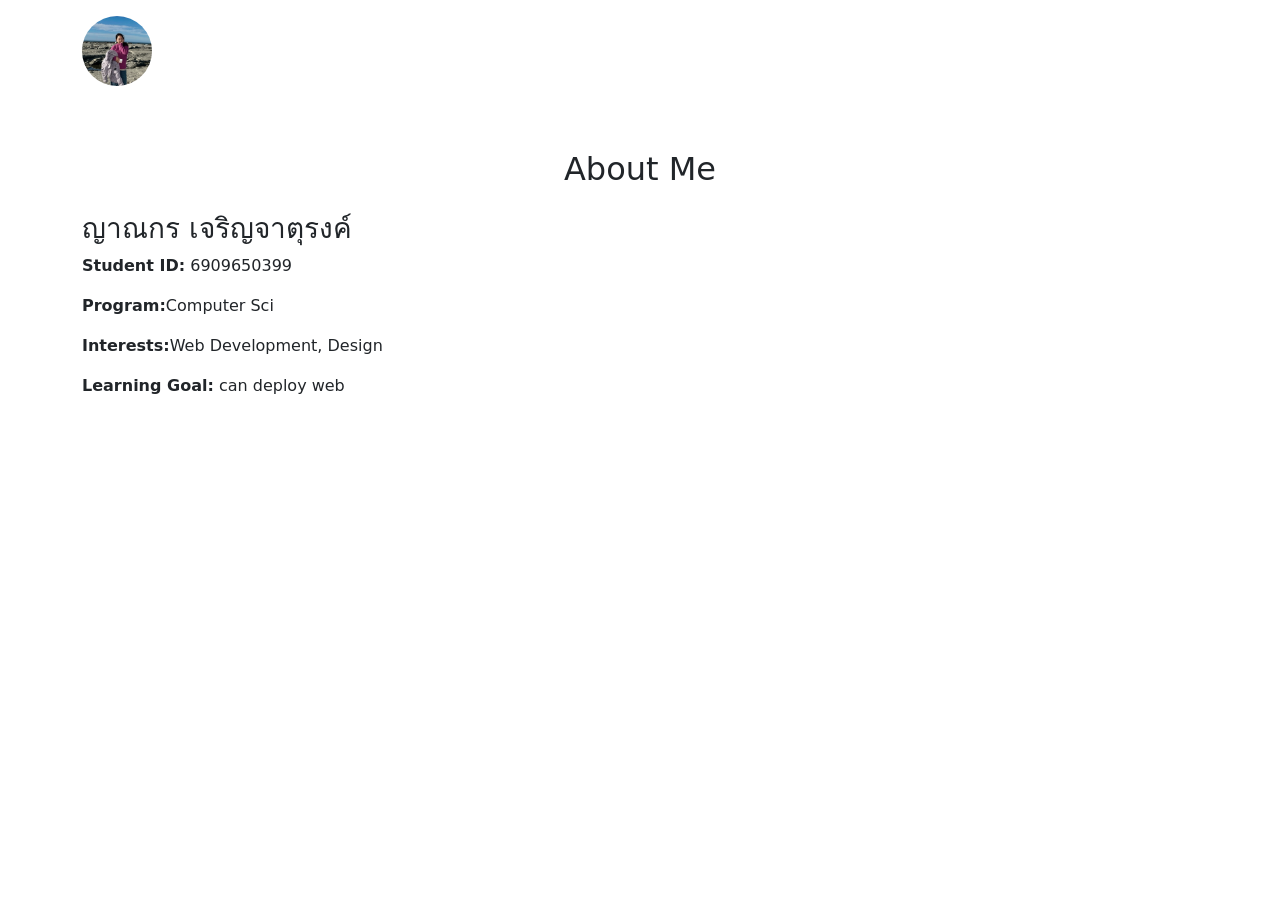
==== index.html @ 9ea93bfe "Update portfolio files" ====
<!DOCTYPE html>
<html lang="th">
<head>
  <meta charset="UTF-8">
  <meta name="viewport" content="width=device-width, initial-scale=1">
  <title>Learning Portfolio</title>

  <!-- Bootstrap จาก CDN -->
  <link href="https://cdn.jsdelivr.net/npm/bootstrap@5.3.3/dist/css/bootstrap.min.css" rel="stylesheet">
  <!-- CSS ของเราเอง (ต้องอยู่ต่อจาก Bootstrap) -->
  <link rel="stylesheet" href="css/style.css">
</head>
<body>

  <header class="d-flex align-items-center gap-3 container py-3">
    
    <img src="media/media.jpeg" alt="โปรไฟล์" class="profile-icon" style="width:70px;height:70px;border-radius:50%;object-fit:cover;">
    
  </header>

  <main>
   <section id="about" class="py-5">
  <div class="container">
    <h2 class="text-center mb-4">About Me</h2>

    

      <div class="col-md-8">
        <h3>ญาณกร เจริญจาตุรงค์</h3>
        <p><strong>Student ID:</strong> 6909650399</p>
        <p><strong>Program:</strong>Computer Sci</p>
        <p><strong>Interests:</strong>Web Development, Design</p>
        <p><strong>Learning Goal:</strong> can deploy web</p>
      </div>
    </div>
  </div>
</section>
    
  </main>
</body>
</html>
---- css/style.css ----
.profile-icon {
  width: 40px;
  height: 40px;
  object-fit: cover;
  border-radius: 50%;
}
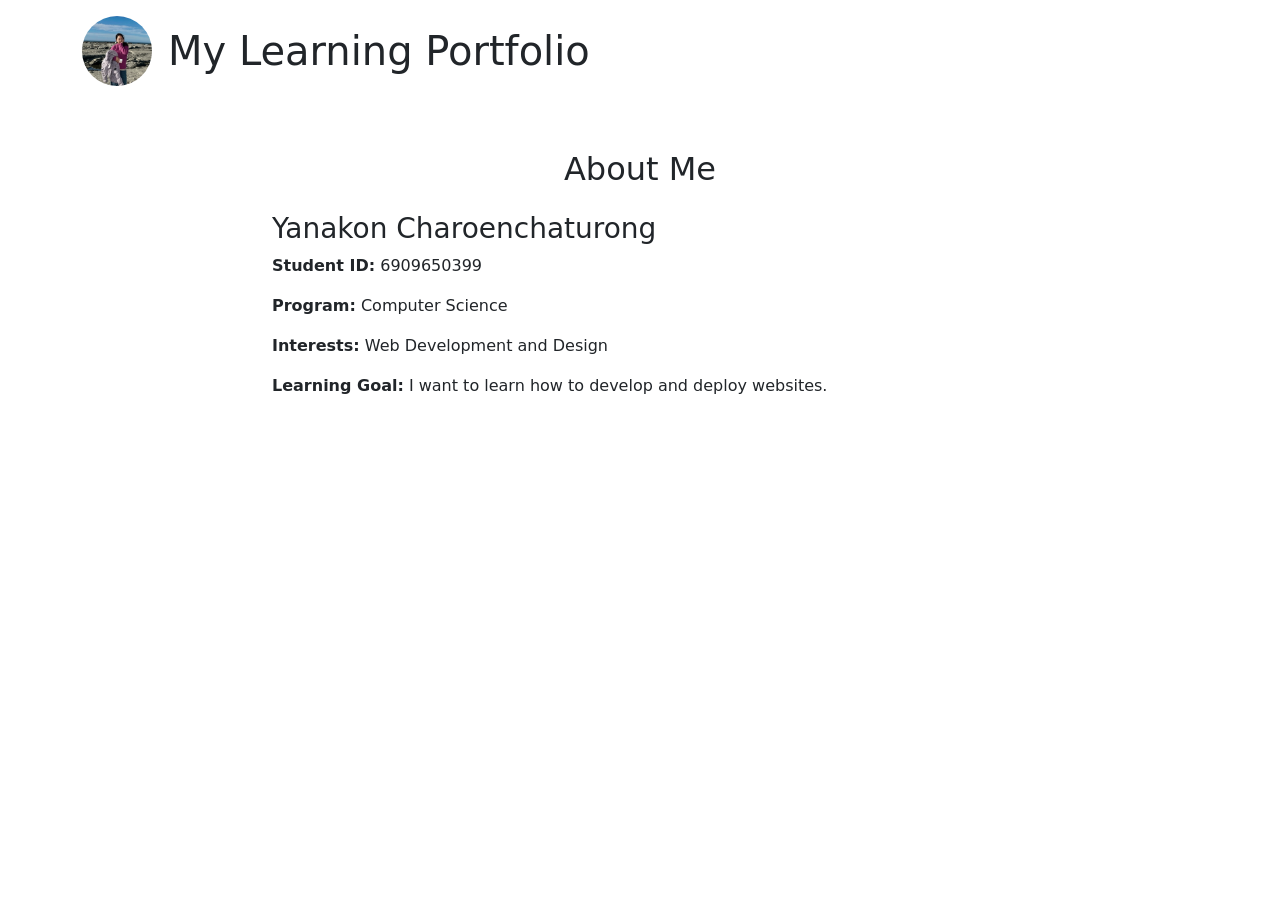
==== commit c957ca2e: "Improve About Me section" ====
--- a/index.html
+++ b/index.html
@@ -14,28 +14,54 @@
 
   <header class="d-flex align-items-center gap-3 container py-3">
     
-    <img src="media/media.jpeg" alt="โปรไฟล์" class="profile-icon" style="width:70px;height:70px;border-radius:50%;object-fit:cover;">
     
+    
+    <div class="d-flex align-items-center gap-3">
+
+    <img src="media/media.jpeg"
+
+         alt="Profile photo of Yanakon Charoenchaturong"
+
+         class="profile-icon"
+
+         style="width:70px; height:70px; border-radius:50%; object-fit:cover;">
+
+
+    <h1 class="mb-0">My Learning Portfolio</h1>
+
+  </div>
+
   </header>
 
   <main>
    <section id="about" class="py-5">
-  <div class="container">
-    <h2 class="text-center mb-4">About Me</h2>
 
-    
+    <div class="container">
 
-      <div class="col-md-8">
-        <h3>ญาณกร เจริญจาตุรงค์</h3>
-        <p><strong>Student ID:</strong> 6909650399</p>
-        <p><strong>Program:</strong>Computer Sci</p>
-        <p><strong>Interests:</strong>Web Development, Design</p>
-        <p><strong>Learning Goal:</strong> can deploy web</p>
+      <h2 class="text-center mb-4">About Me</h2>
+
+
+      <div class="row justify-content-center">
+
+        <div class="col-md-8">
+
+          <h3>Yanakon Charoenchaturong</h3>
+
+          <p><strong>Student ID:</strong> 6909650399</p>
+
+          <p><strong>Program:</strong> Computer Science</p>
+
+          <p><strong>Interests:</strong> Web Development and Design</p>
+
+          <p><strong>Learning Goal:</strong> I want to learn how to develop and deploy websites.</p>
+
+        </div>
+
       </div>
+
     </div>
-  </div>
-</section>
-    
+
+  </section>
   </main>
 </body>
 </html>
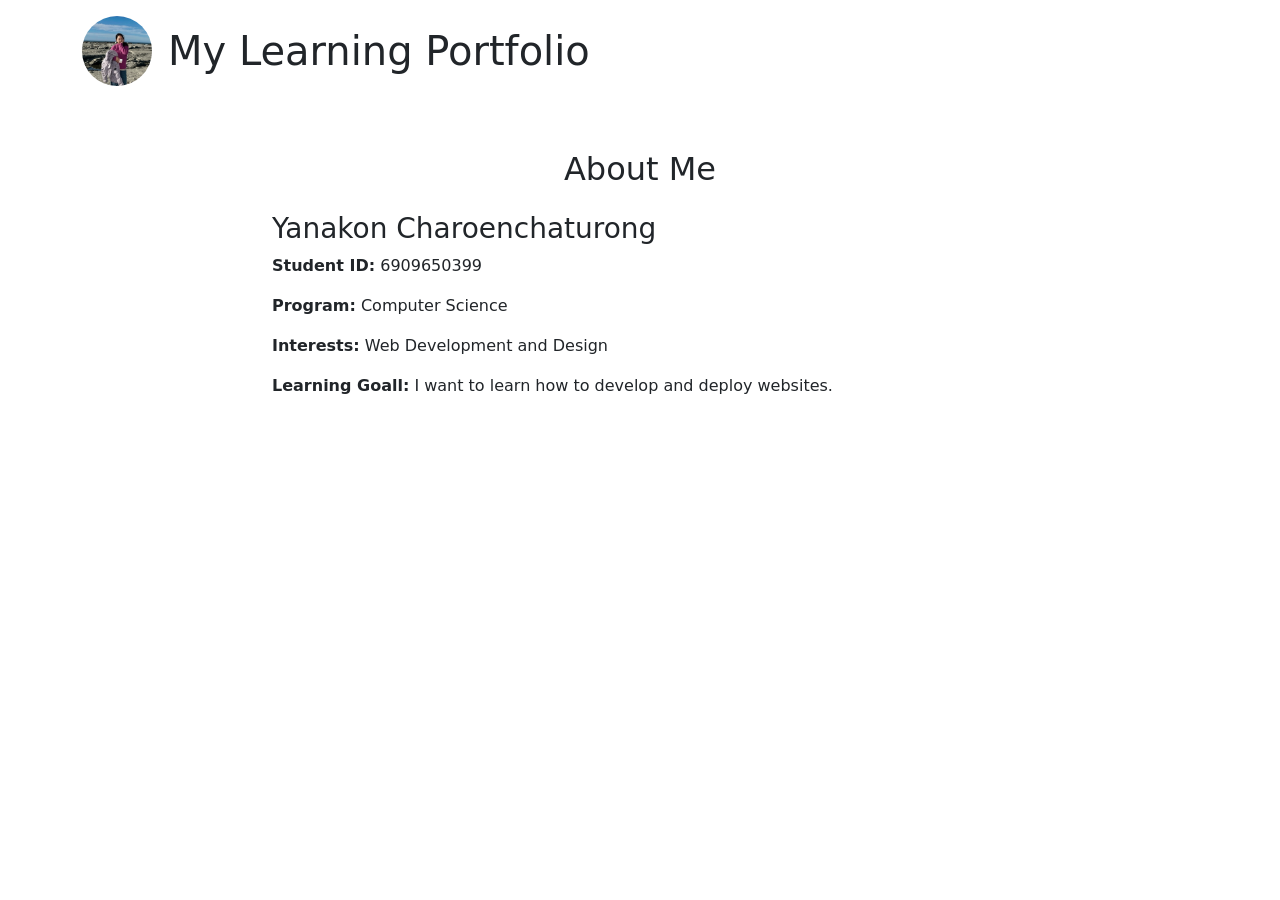
==== commit ee6403e3: "Improve About Me section (closes #2)" ====
--- a/index.html
+++ b/index.html
@@ -53,7 +53,7 @@
 
           <p><strong>Interests:</strong> Web Development and Design</p>
 
-          <p><strong>Learning Goal:</strong> I want to learn how to develop and deploy websites.</p>
+          <p><strong>Learning Goall:</strong> I want to learn how to develop and deploy websites.</p>
 
         </div>
 
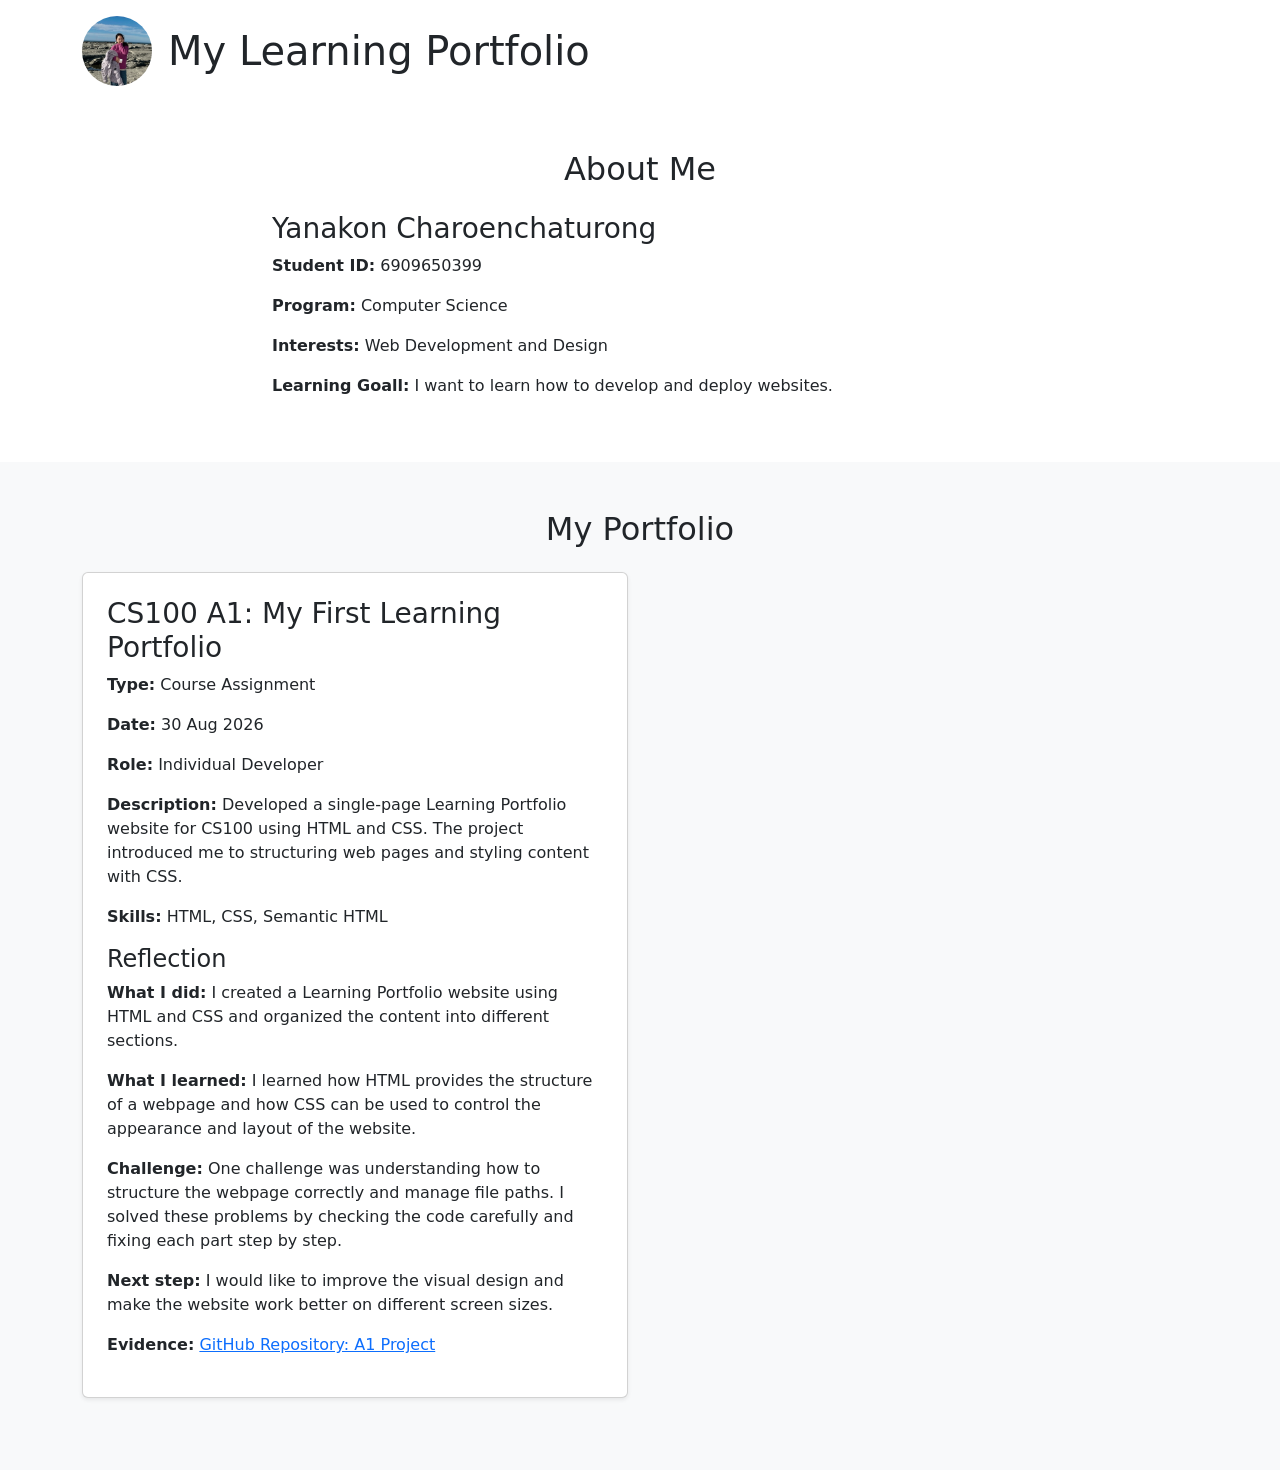
==== commit 9a76dc36: "Add CS100 A1 portfolio item (closes #8)" ====
--- a/index.html
+++ b/index.html
@@ -62,6 +62,77 @@
     </div>
 
   </section>
+
+
+
+          </div>
+      </div>
+    </div>
+  </section>
+
+  <section id="portfolio" class="py-5 bg-light">
+    <div class="container">
+      <h2 class="text-center mb-4">My Portfolio</h2>
+
+      <div class="row">
+        <div class="col-md-6 mb-4">
+          <div class="card h-100 shadow-sm p-4">
+            <h3>CS100 A1: My First Learning Portfolio</h3>
+
+            <p><strong>Type:</strong> Course Assignment</p>
+            <p><strong>Date:</strong> 30 Aug 2026</p>
+            <p><strong>Role:</strong> Individual Developer</p>
+
+            <p>
+              <strong>Description:</strong>
+              Developed a single-page Learning Portfolio website for CS100 using
+              HTML and CSS. The project introduced me to structuring web pages
+              and styling content with CSS.
+            </p>
+
+            <p><strong>Skills:</strong> HTML, CSS, Semantic HTML</p>
+
+            <h4>Reflection</h4>
+
+            <p>
+              <strong>What I did:</strong>
+              I created a Learning Portfolio website using HTML and CSS and
+              organized the content into different sections.
+            </p>
+
+            <p>
+              <strong>What I learned:</strong>
+              I learned how HTML provides the structure of a webpage and how CSS
+              can be used to control the appearance and layout of the website.
+            </p>
+
+            <p>
+              <strong>Challenge:</strong>
+              One challenge was understanding how to structure the webpage
+              correctly and manage file paths. I solved these problems by
+              checking the code carefully and fixing each part step by step.
+            </p>
+
+            <p>
+              <strong>Next step:</strong>
+              I would like to improve the visual design and make the website
+              work better on different screen sizes.
+            </p>
+
+            <p>
+              <strong>Evidence:</strong>
+              <a href="https://github.com/yanakonCharoenchaturong/A2_6909650399"
+                 target="_blank">
+                GitHub Repository: A1 Project
+              </a>
+            </p>
+          </div>
+        </div>
+      </div>
+    </div>
+  </section>
+</main>
+
   </main>
 </body>
 </html>
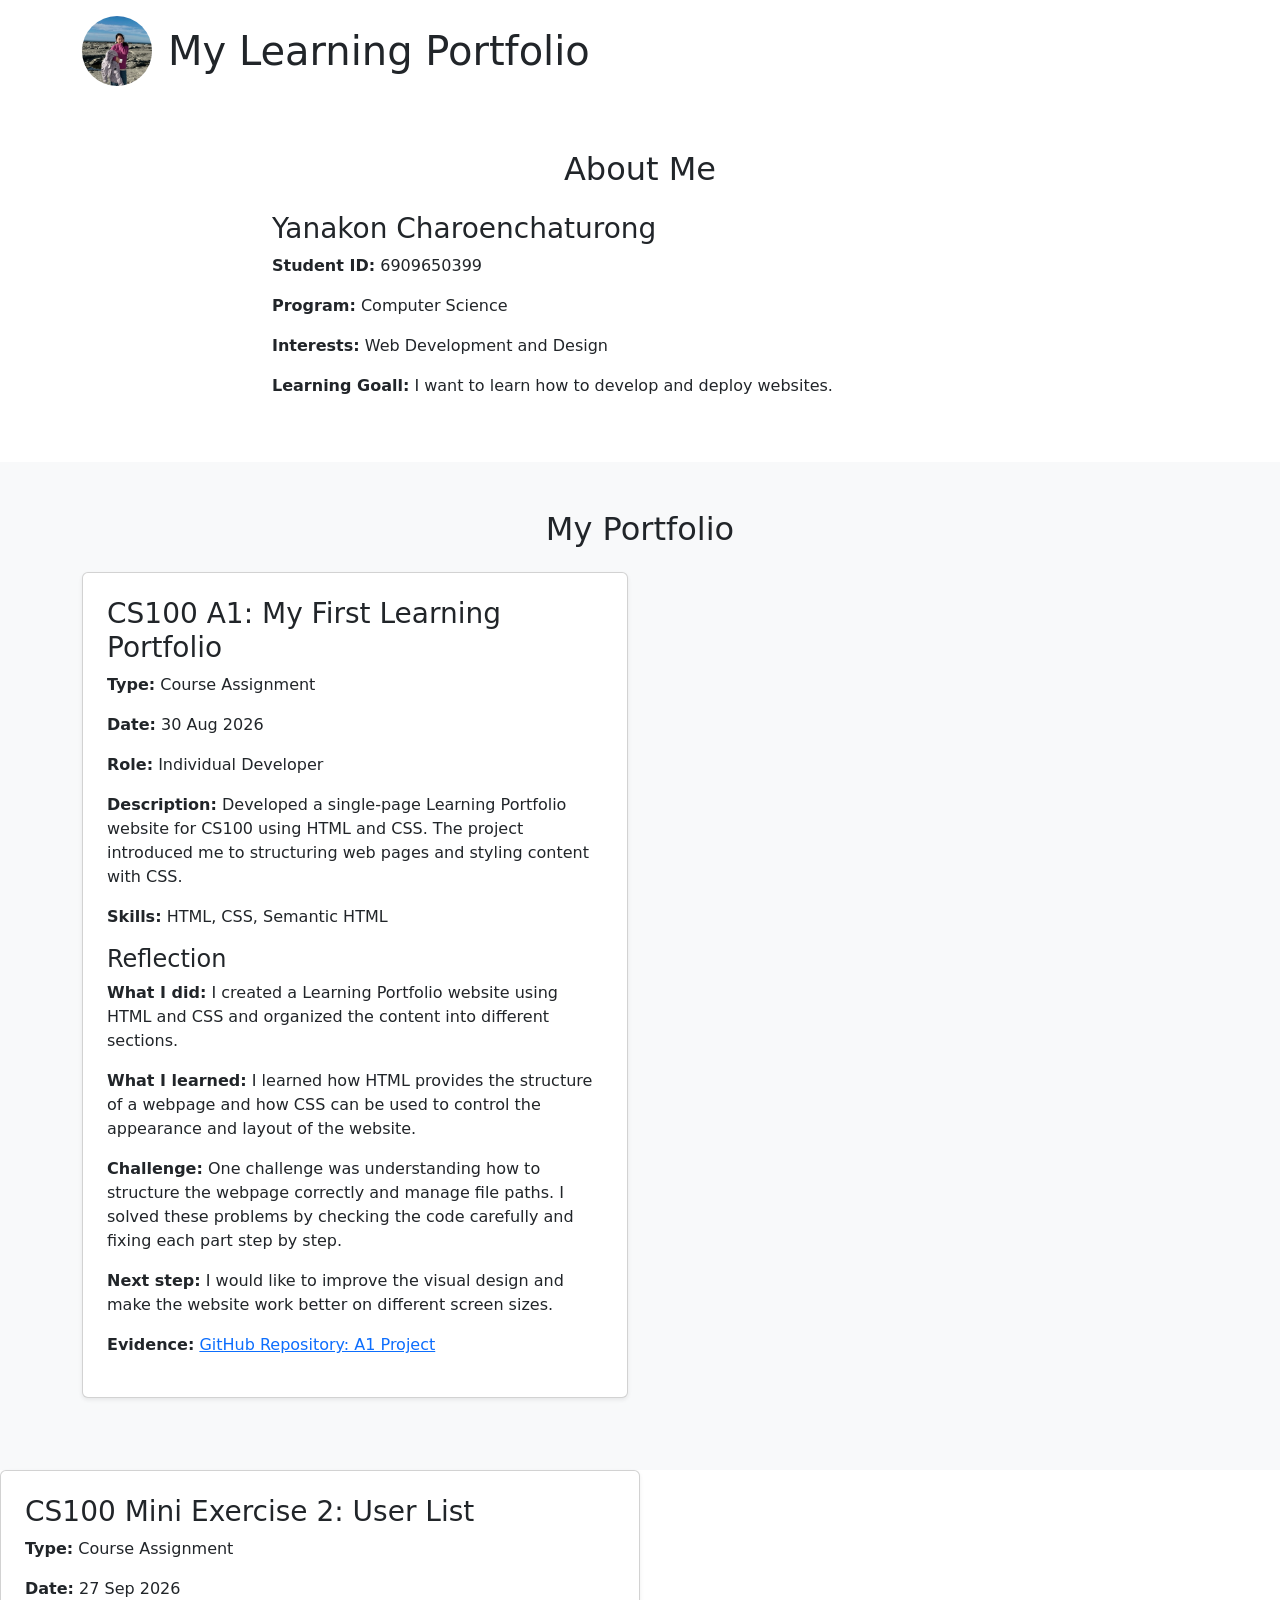
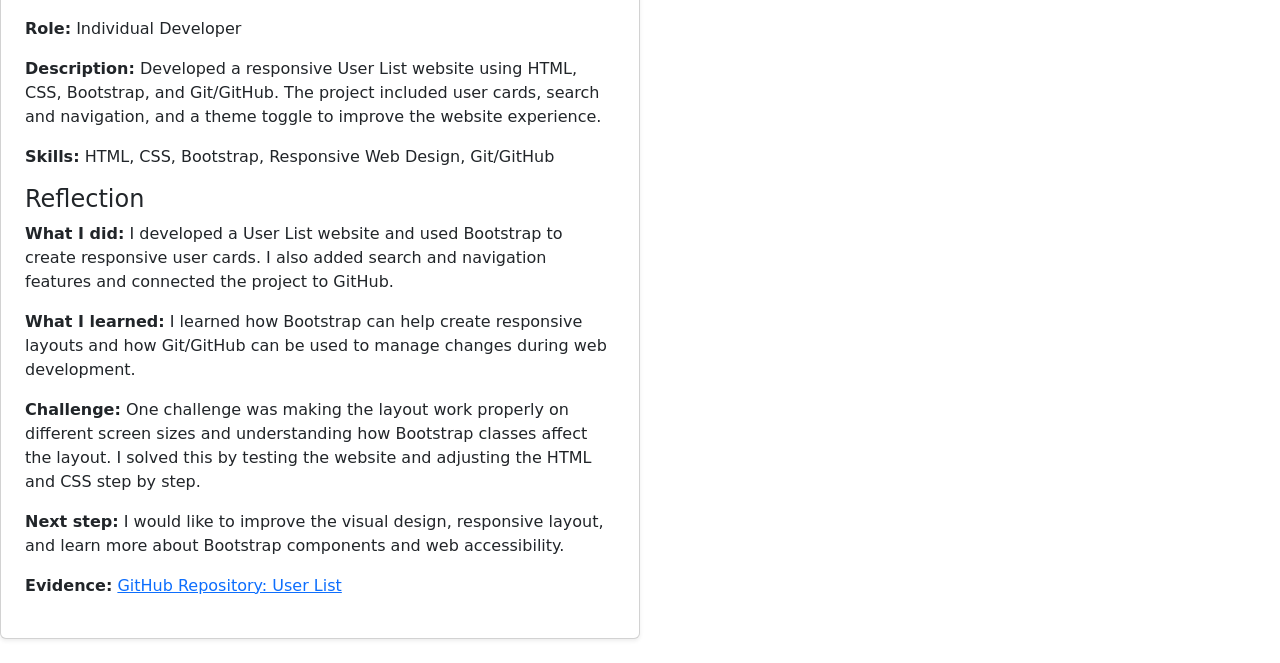
==== commit 43a357f7: "Add User List portfolio item (closes #9)" ====
--- a/index.html
+++ b/index.html
@@ -130,8 +130,70 @@
         </div>
       </div>
     </div>
+
+    
   </section>
+<div class="col-md-6 mb-4">
+  <div class="card h-100 shadow-sm p-4">
+    <h3>CS100 Mini Exercise 2: User List</h3>
+
+    <p><strong>Type:</strong> Course Assignment</p>
+    <p><strong>Date:</strong> 27 Sep 2026</p>
+    <p><strong>Role:</strong> Individual Developer</p>
+
+    <p>
+      <strong>Description:</strong>
+      Developed a responsive User List website using HTML, CSS, Bootstrap, and
+      Git/GitHub. The project included user cards, search and navigation, and
+      a theme toggle to improve the website experience.
+    </p>
+
+    <p>
+      <strong>Skills:</strong>
+      HTML, CSS, Bootstrap, Responsive Web Design, Git/GitHub
+    </p>
+
+    <h4>Reflection</h4>
+
+    <p>
+      <strong>What I did:</strong>
+      I developed a User List website and used Bootstrap to create responsive
+      user cards. I also added search and navigation features and connected
+      the project to GitHub.
+    </p>
+
+    <p>
+      <strong>What I learned:</strong>
+      I learned how Bootstrap can help create responsive layouts and how
+      Git/GitHub can be used to manage changes during web development.
+    </p>
+
+    <p>
+      <strong>Challenge:</strong>
+      One challenge was making the layout work properly on different screen
+      sizes and understanding how Bootstrap classes affect the layout. I solved
+      this by testing the website and adjusting the HTML and CSS step by step.
+    </p>
+
+    <p>
+      <strong>Next step:</strong>
+      I would like to improve the visual design, responsive layout, and learn
+      more about Bootstrap components and web accessibility.
+    </p>
+
+    <p>
+      <strong>Evidence:</strong>
+      <a href="ใส่ลิงก์-Repository-UserList-ตรงนี้" target="_blank">
+        GitHub Repository: User List
+      </a>
+    </p>
+  </div>
+</div>
+
+  
 </main>
+
+
 
   </main>
 </body>
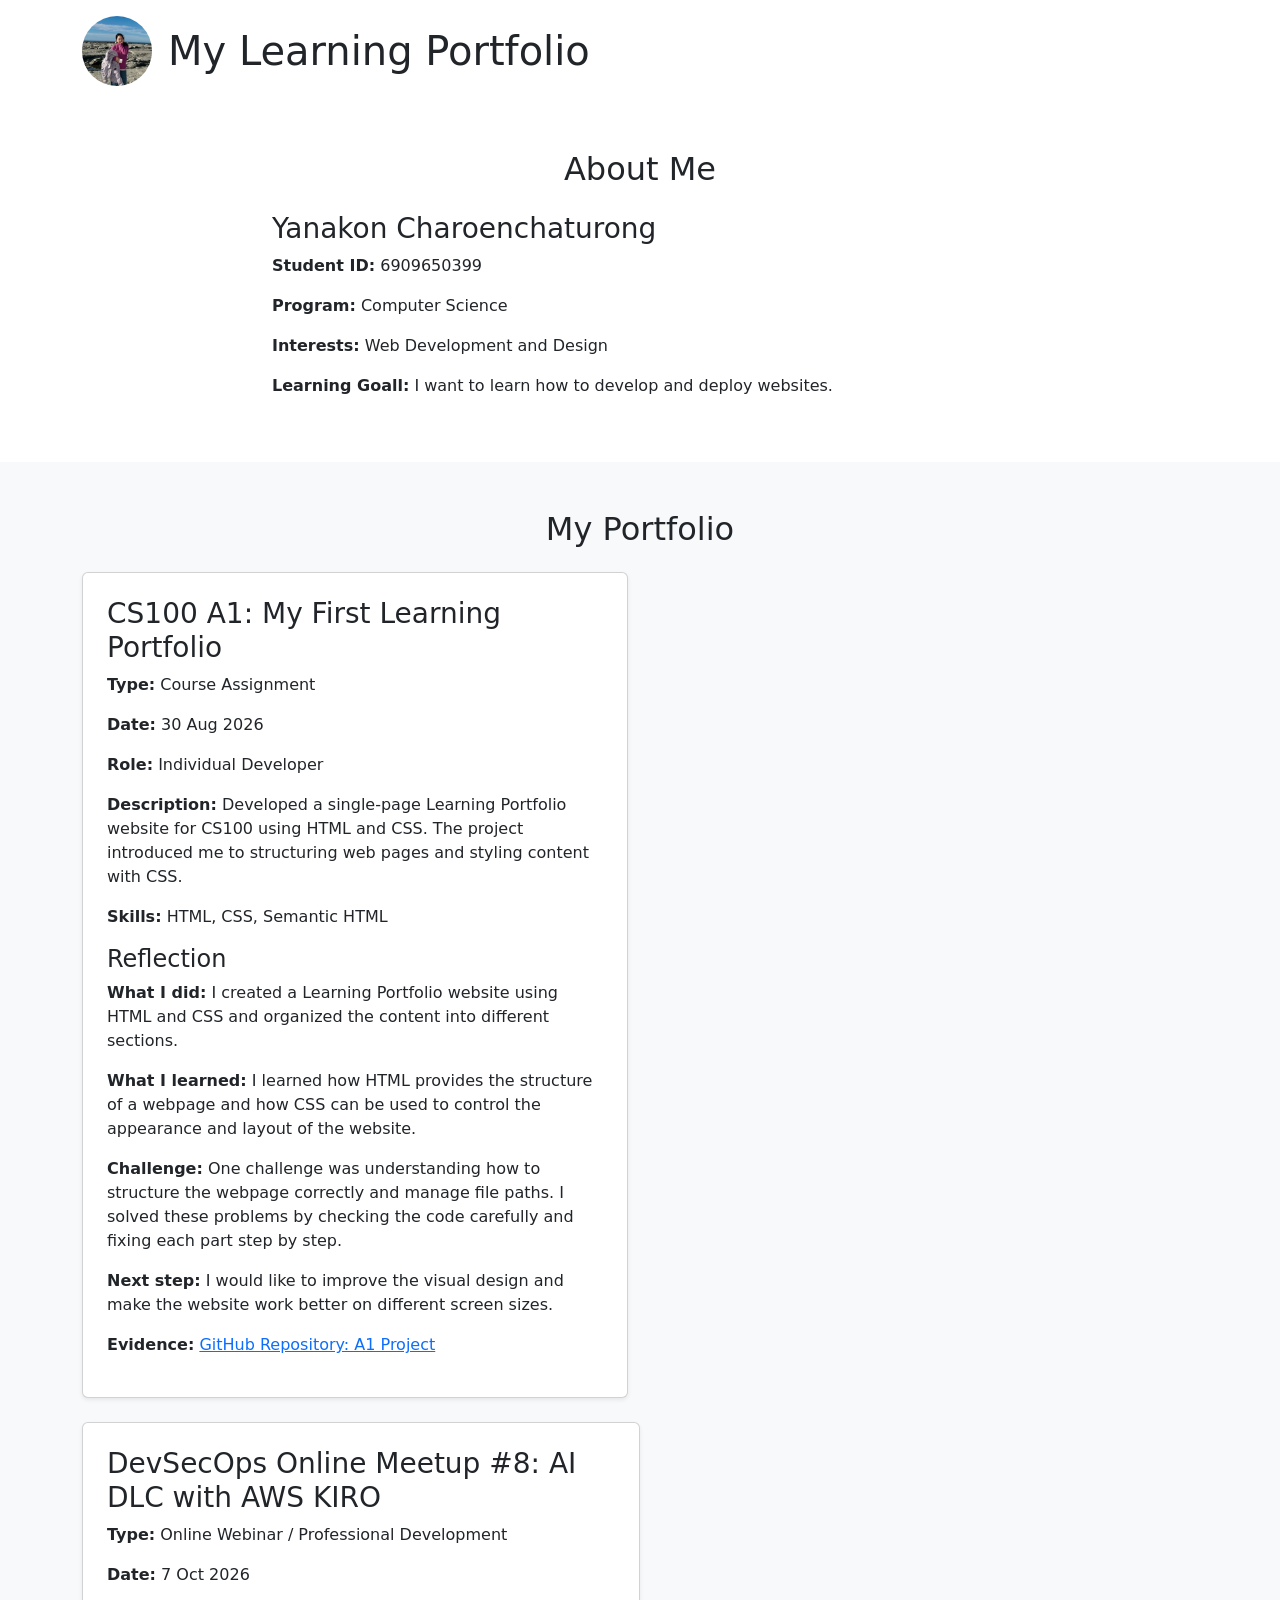
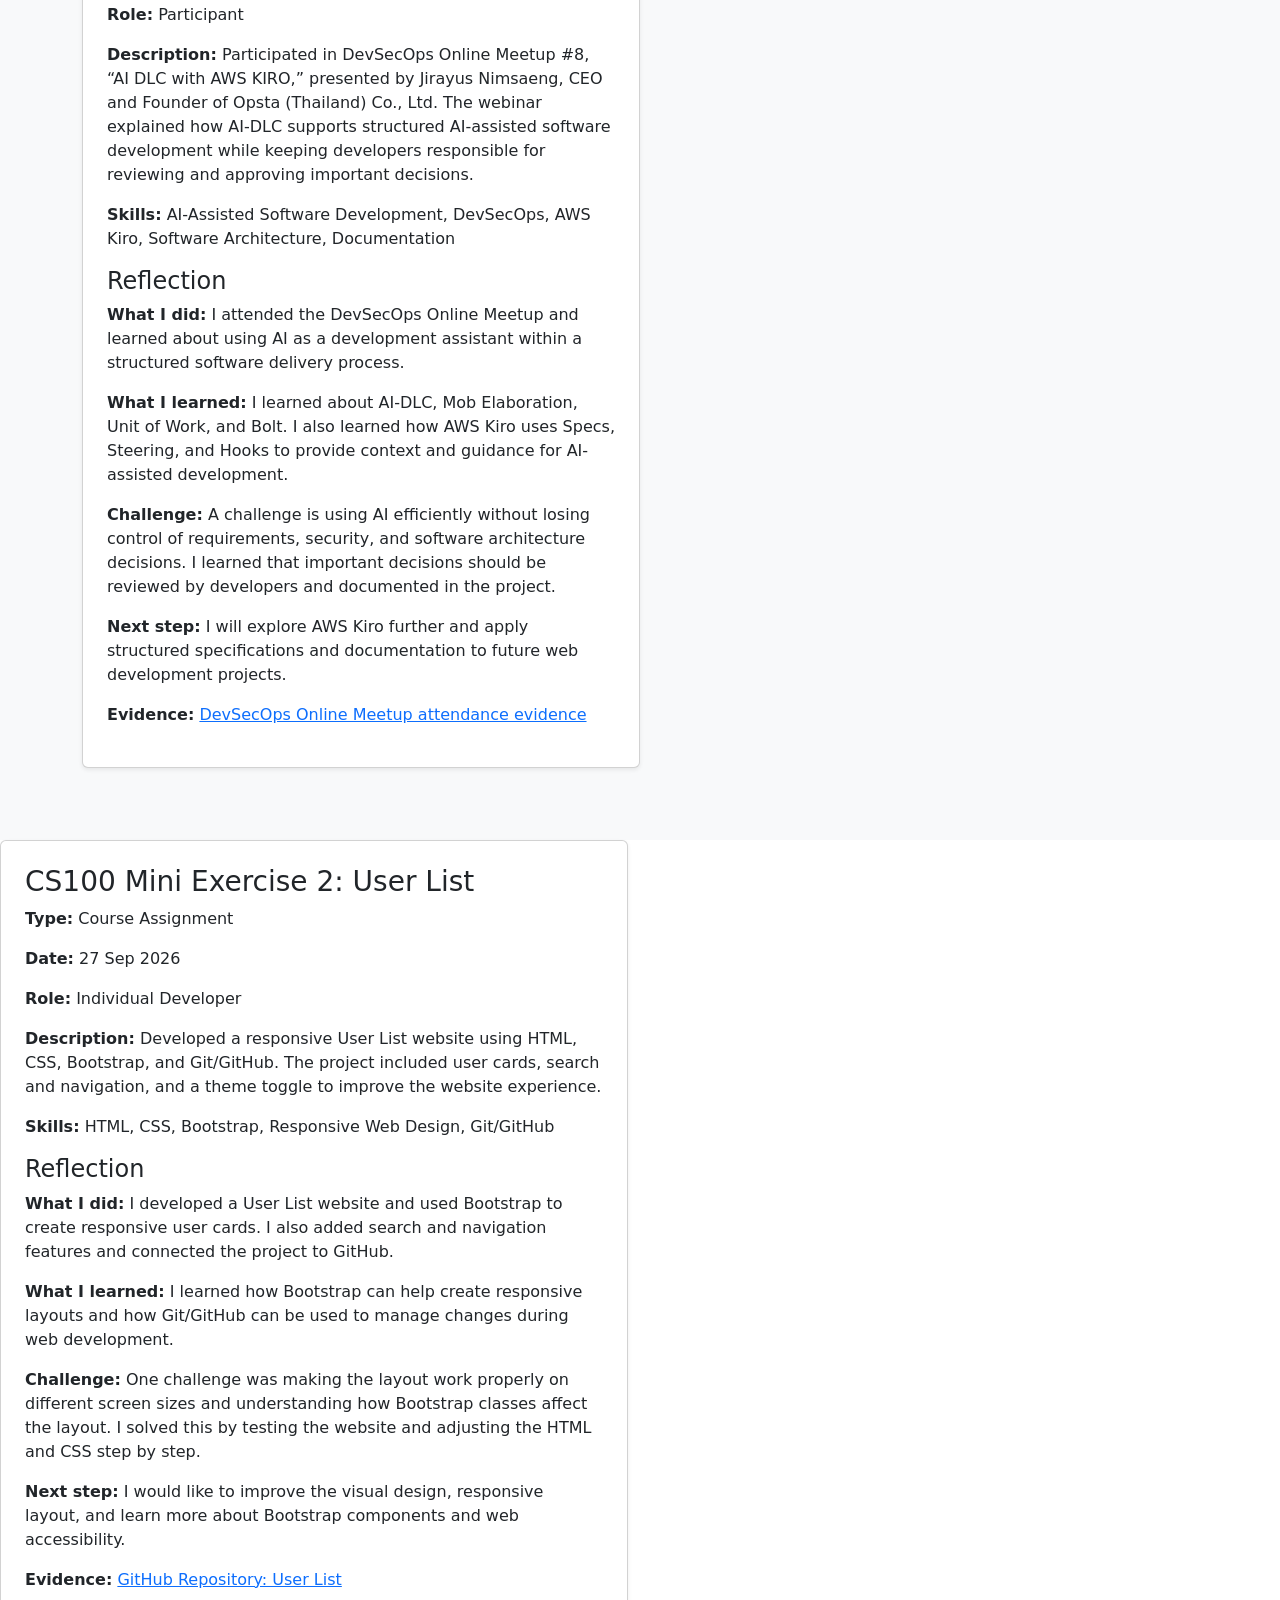
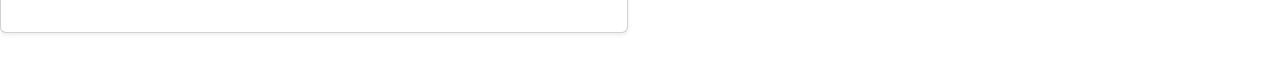
==== commit 66694ad1: "Add DevSecOps meetup evidence (closes #10)" ====
--- a/index.html
+++ b/index.html
@@ -74,6 +74,7 @@
     <div class="container">
       <h2 class="text-center mb-4">My Portfolio</h2>
 
+      
       <div class="row">
         <div class="col-md-6 mb-4">
           <div class="card h-100 shadow-sm p-4">
@@ -129,10 +130,71 @@
           </div>
         </div>
       </div>
-    </div>
+
+      <div class="col-md-6 mb-4">
+  <div class="card h-100 shadow-sm p-4">
+    <h3>DevSecOps Online Meetup #8: AI DLC with AWS KIRO</h3>
+
+    <p><strong>Type:</strong> Online Webinar / Professional Development</p>
+    <p><strong>Date:</strong> 7 Oct 2026</p>
+    <p><strong>Role:</strong> Participant</p>
+
+    <p>
+      <strong>Description:</strong>
+      Participated in DevSecOps Online Meetup #8, “AI DLC with AWS KIRO,”
+      presented by Jirayus Nimsaeng, CEO and Founder of Opsta (Thailand) Co., Ltd.
+      The webinar explained how AI-DLC supports structured AI-assisted software
+      development while keeping developers responsible for reviewing and approving
+      important decisions.
+    </p>
+
+    <p>
+      <strong>Skills:</strong>
+      AI-Assisted Software Development, DevSecOps, AWS Kiro,
+      Software Architecture, Documentation
+    </p>
+
+    <h4>Reflection</h4>
+
+    <p>
+      <strong>What I did:</strong>
+      I attended the DevSecOps Online Meetup and learned about using AI as a
+      development assistant within a structured software delivery process.
+    </p>
+
+    <p>
+      <strong>What I learned:</strong>
+      I learned about AI-DLC, Mob Elaboration, Unit of Work, and Bolt. I also
+      learned how AWS Kiro uses Specs, Steering, and Hooks to provide context
+      and guidance for AI-assisted development.
+    </p>
+
+    <p>
+      <strong>Challenge:</strong>
+      A challenge is using AI efficiently without losing control of requirements,
+      security, and software architecture decisions. I learned that important
+      decisions should be reviewed by developers and documented in the project.
+    </p>
+
+    <p>
+      <strong>Next step:</strong>
+      I will explore AWS Kiro further and apply structured specifications and
+      documentation to future web development projects.
+    </p>
+
+    <p>
+      <strong>Evidence:</strong>
+      <a href="media/devsecops-evidence.jpg" target="_blank">
+        DevSecOps Online Meetup attendance evidence
+      </a>
+    </p>
+  </div>
+
+
 
     
   </section>
+  <div class="row">
 <div class="col-md-6 mb-4">
   <div class="card h-100 shadow-sm p-4">
     <h3>CS100 Mini Exercise 2: User List</h3>
@@ -190,7 +252,10 @@
   </div>
 </div>
 
+  </div>
+  </div>
   
+  </div>
 </main>
 
 
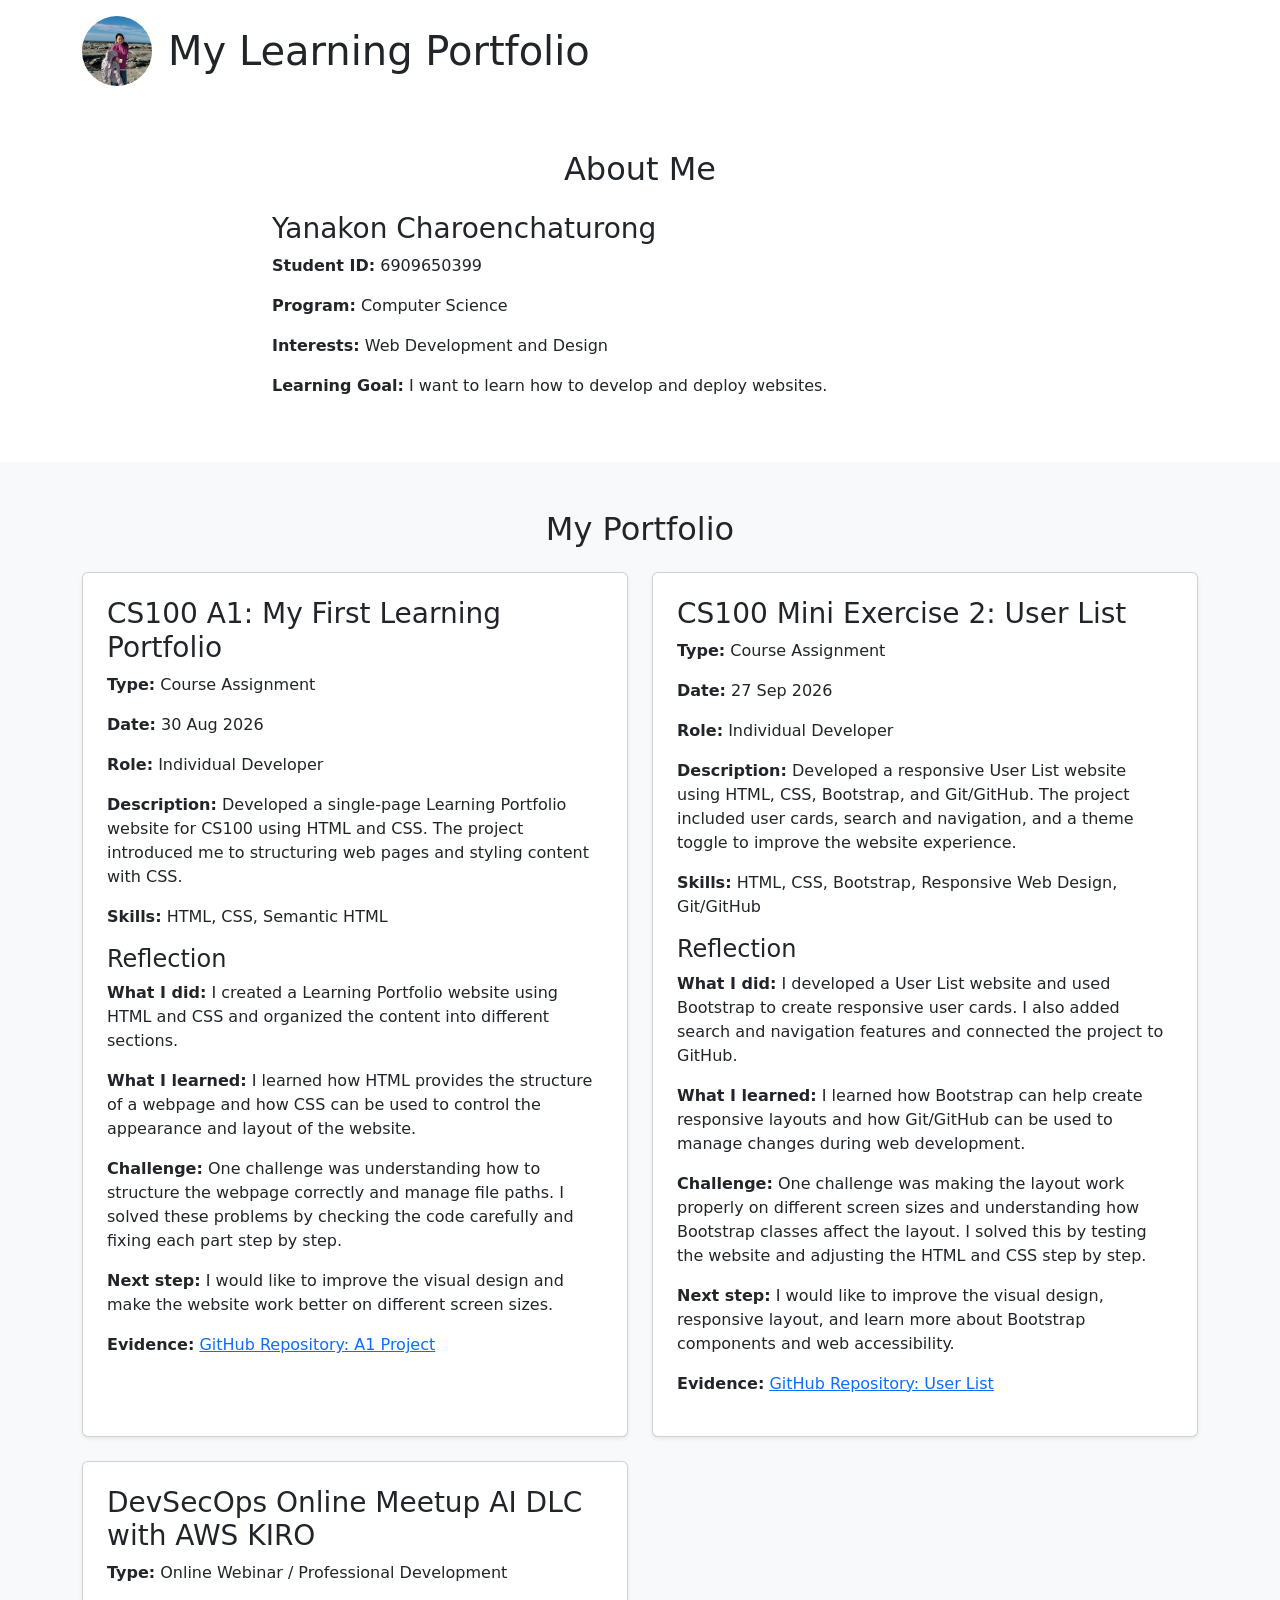
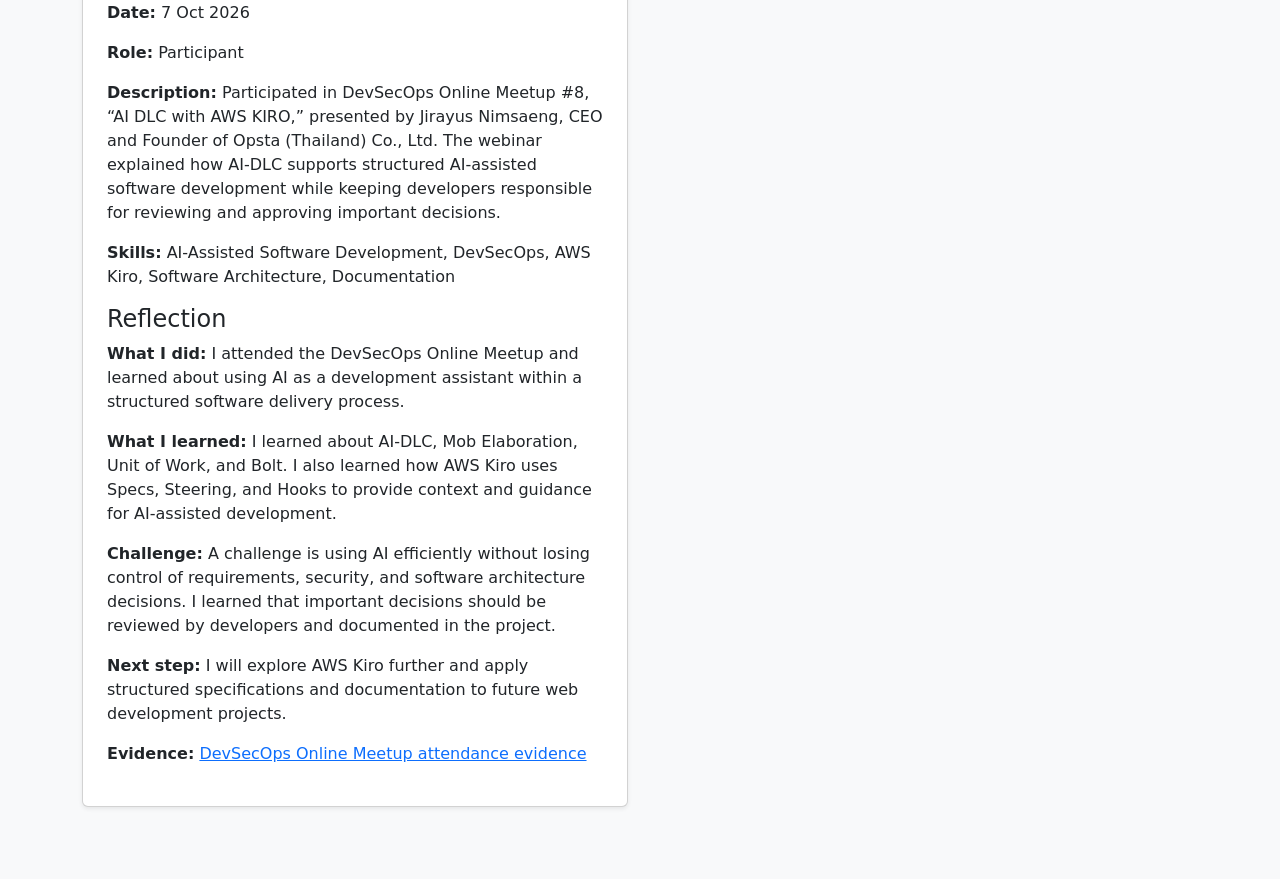
==== commit dabf1e34: "test responsive link (closes #5)" ====
--- a/index.html
+++ b/index.html
@@ -33,233 +33,138 @@
 
   </header>
 
-  <main>
-   <section id="about" class="py-5">
-
-    <div class="container">
-
-      <h2 class="text-center mb-4">About Me</h2>
-
-
-      <div class="row justify-content-center">
-
-        <div class="col-md-8">
-
-          <h3>Yanakon Charoenchaturong</h3>
-
-          <p><strong>Student ID:</strong> 6909650399</p>
-
-          <p><strong>Program:</strong> Computer Science</p>
-
-          <p><strong>Interests:</strong> Web Development and Design</p>
-
-          <p><strong>Learning Goall:</strong> I want to learn how to develop and deploy websites.</p>
-
-        </div>
-
-      </div>
-
-    </div>
-
-  </section>
-
-
-
-          </div>
-      </div>
-    </div>
-  </section>
-
-  <section id="portfolio" class="py-5 bg-light">
-    <div class="container">
-      <h2 class="text-center mb-4">My Portfolio</h2>
-
-      
-      <div class="row">
-        <div class="col-md-6 mb-4">
-          <div class="card h-100 shadow-sm p-4">
-            <h3>CS100 A1: My First Learning Portfolio</h3>
-
-            <p><strong>Type:</strong> Course Assignment</p>
-            <p><strong>Date:</strong> 30 Aug 2026</p>
-            <p><strong>Role:</strong> Individual Developer</p>
-
-            <p>
-              <strong>Description:</strong>
-              Developed a single-page Learning Portfolio website for CS100 using
-              HTML and CSS. The project introduced me to structuring web pages
-              and styling content with CSS.
-            </p>
-
-            <p><strong>Skills:</strong> HTML, CSS, Semantic HTML</p>
-
-            <h4>Reflection</h4>
-
-            <p>
-              <strong>What I did:</strong>
-              I created a Learning Portfolio website using HTML and CSS and
-              organized the content into different sections.
-            </p>
-
-            <p>
-              <strong>What I learned:</strong>
-              I learned how HTML provides the structure of a webpage and how CSS
-              can be used to control the appearance and layout of the website.
-            </p>
-
-            <p>
-              <strong>Challenge:</strong>
-              One challenge was understanding how to structure the webpage
-              correctly and manage file paths. I solved these problems by
-              checking the code carefully and fixing each part step by step.
-            </p>
-
-            <p>
-              <strong>Next step:</strong>
-              I would like to improve the visual design and make the website
-              work better on different screen sizes.
-            </p>
-
-            <p>
-              <strong>Evidence:</strong>
-              <a href="https://github.com/yanakonCharoenchaturong/A2_6909650399"
-                 target="_blank">
-                GitHub Repository: A1 Project
-              </a>
-            </p>
+    <main>
+    <section id="about" class="py-5">
+      <div class="container">
+        <h2 class="text-center mb-4">About Me</h2>
+        <div class="row justify-content-center">
+          <div class="col-md-8">
+            <h3>Yanakon Charoenchaturong</h3>
+            <p><strong>Student ID:</strong> 6909650399</p>
+            <p><strong>Program:</strong> Computer Science</p>
+            <p><strong>Interests:</strong> Web Development and Design</p>
+            <p><strong>Learning Goal:</strong> I want to learn how to develop and deploy websites.</p>
           </div>
         </div>
       </div>
+    </section>
 
-      <div class="col-md-6 mb-4">
-  <div class="card h-100 shadow-sm p-4">
-    <h3>DevSecOps Online Meetup #8: AI DLC with AWS KIRO</h3>
+    <section id="portfolio" class="py-5 bg-light">
+      <div class="container">
+        <h2 class="text-center mb-4">My Portfolio</h2>
 
-    <p><strong>Type:</strong> Online Webinar / Professional Development</p>
-    <p><strong>Date:</strong> 7 Oct 2026</p>
-    <p><strong>Role:</strong> Participant</p>
+        <div class="row">
 
-    <p>
-      <strong>Description:</strong>
-      Participated in DevSecOps Online Meetup #8, “AI DLC with AWS KIRO,”
-      presented by Jirayus Nimsaeng, CEO and Founder of Opsta (Thailand) Co., Ltd.
-      The webinar explained how AI-DLC supports structured AI-assisted software
-      development while keeping developers responsible for reviewing and approving
-      important decisions.
-    </p>
+          <!-- การ์ด 1: CS100 A1 -->
+          <div class="col-md-6 mb-4">
+            <div class="card h-100 shadow-sm p-4">
+              <h3>CS100 A1: My First Learning Portfolio</h3>
+              <p><strong>Type:</strong> Course Assignment</p>
+              <p><strong>Date:</strong> 30 Aug 2026</p>
+              <p><strong>Role:</strong> Individual Developer</p>
+              <p><strong>Description:</strong>
+                Developed a single-page Learning Portfolio website for CS100 using
+                HTML and CSS. The project introduced me to structuring web pages
+                and styling content with CSS.</p>
+              <p><strong>Skills:</strong> HTML, CSS, Semantic HTML</p>
+              <h4>Reflection</h4>
+              <p><strong>What I did:</strong>
+                I created a Learning Portfolio website using HTML and CSS and
+                organized the content into different sections.</p>
+              <p><strong>What I learned:</strong>
+                I learned how HTML provides the structure of a webpage and how CSS
+                can be used to control the appearance and layout of the website.</p>
+              <p><strong>Challenge:</strong>
+                One challenge was understanding how to structure the webpage
+                correctly and manage file paths. I solved these problems by
+                checking the code carefully and fixing each part step by step.</p>
+              <p><strong>Next step:</strong>
+                I would like to improve the visual design and make the website
+                work better on different screen sizes.</p>
+              <p><strong>Evidence:</strong>
+                <a href="https://github.com/yanakonCharoenchaturong/A2_6909650399" target="_blank">
+                  GitHub Repository: A1 Project
+                </a></p>
+            </div>
+          </div>
 
-    <p>
-      <strong>Skills:</strong>
-      AI-Assisted Software Development, DevSecOps, AWS Kiro,
-      Software Architecture, Documentation
-    </p>
+          <!-- การ์ด 2: CS100 Mini Exercise 2 -->
+          <div class="col-md-6 mb-4">
+            <div class="card h-100 shadow-sm p-4">
+              <h3>CS100 Mini Exercise 2: User List</h3>
+              <p><strong>Type:</strong> Course Assignment</p>
+              <p><strong>Date:</strong> 27 Sep 2026</p>
+              <p><strong>Role:</strong> Individual Developer</p>
+              <p><strong>Description:</strong>
+                Developed a responsive User List website using HTML, CSS, Bootstrap, and
+                Git/GitHub. The project included user cards, search and navigation, and
+                a theme toggle to improve the website experience.</p>
+              <p><strong>Skills:</strong>
+                HTML, CSS, Bootstrap, Responsive Web Design, Git/GitHub</p>
+              <h4>Reflection</h4>
+              <p><strong>What I did:</strong>
+                I developed a User List website and used Bootstrap to create responsive
+                user cards. I also added search and navigation features and connected
+                the project to GitHub.</p>
+              <p><strong>What I learned:</strong>
+                I learned how Bootstrap can help create responsive layouts and how
+                Git/GitHub can be used to manage changes during web development.</p>
+              <p><strong>Challenge:</strong>
+                One challenge was making the layout work properly on different screen
+                sizes and understanding how Bootstrap classes affect the layout. I solved
+                this by testing the website and adjusting the HTML and CSS step by step.</p>
+              <p><strong>Next step:</strong>
+                I would like to improve the visual design, responsive layout, and learn
+                more about Bootstrap components and web accessibility.</p>
+              <p><strong>Evidence:</strong>
+                <a href="https://github.com/yanakonCharoenchaturong/UserList.git" target="_blank">
+                  GitHub Repository: User List
+                </a></p>
+            </div>
+          </div>
 
-    <h4>Reflection</h4>
+          <!-- การ์ด 3: DevSecOps -->
+          <div class="col-md-6 mb-4">
+            <div class="card h-100 shadow-sm p-4">
+              <h3>DevSecOps Online Meetup AI DLC with AWS KIRO</h3>
+              <p><strong>Type:</strong> Online Webinar / Professional Development</p>
+              <p><strong>Date:</strong> 7 Oct 2026</p>
+              <p><strong>Role:</strong> Participant</p>
+              <p><strong>Description:</strong>
+                Participated in DevSecOps Online Meetup #8, “AI DLC with AWS KIRO,”
+                presented by Jirayus Nimsaeng, CEO and Founder of Opsta (Thailand) Co., Ltd.
+                The webinar explained how AI-DLC supports structured AI-assisted software
+                development while keeping developers responsible for reviewing and approving
+                important decisions.</p>
+              <p><strong>Skills:</strong>
+                AI-Assisted Software Development, DevSecOps, AWS Kiro,
+                Software Architecture, Documentation</p>
+              <h4>Reflection</h4>
+              <p><strong>What I did:</strong>
+                I attended the DevSecOps Online Meetup and learned about using AI as a
+                development assistant within a structured software delivery process.</p>
+              <p><strong>What I learned:</strong>
+                I learned about AI-DLC, Mob Elaboration, Unit of Work, and Bolt. I also
+                learned how AWS Kiro uses Specs, Steering, and Hooks to provide context
+                and guidance for AI-assisted development.</p>
+              <p><strong>Challenge:</strong>
+                A challenge is using AI efficiently without losing control of requirements,
+                security, and software architecture decisions. I learned that important
+                decisions should be reviewed by developers and documented in the project.</p>
+              <p><strong>Next step:</strong>
+                I will explore AWS Kiro further and apply structured specifications and
+                documentation to future web development projects.</p>
+              <p><strong>Evidence:</strong>
+                <a href="media/devsecops-evidence.jpg" target="_blank">
+                  DevSecOps Online Meetup attendance evidence
+                </a></p>
+            </div>
+          </div>
 
-    <p>
-      <strong>What I did:</strong>
-      I attended the DevSecOps Online Meetup and learned about using AI as a
-      development assistant within a structured software delivery process.
-    </p>
-
-    <p>
-      <strong>What I learned:</strong>
-      I learned about AI-DLC, Mob Elaboration, Unit of Work, and Bolt. I also
-      learned how AWS Kiro uses Specs, Steering, and Hooks to provide context
-      and guidance for AI-assisted development.
-    </p>
-
-    <p>
-      <strong>Challenge:</strong>
-      A challenge is using AI efficiently without losing control of requirements,
-      security, and software architecture decisions. I learned that important
-      decisions should be reviewed by developers and documented in the project.
-    </p>
-
-    <p>
-      <strong>Next step:</strong>
-      I will explore AWS Kiro further and apply structured specifications and
-      documentation to future web development projects.
-    </p>
-
-    <p>
-      <strong>Evidence:</strong>
-      <a href="media/devsecops-evidence.jpg" target="_blank">
-        DevSecOps Online Meetup attendance evidence
-      </a>
-    </p>
-  </div>
-
-
-
-    
-  </section>
-  <div class="row">
-<div class="col-md-6 mb-4">
-  <div class="card h-100 shadow-sm p-4">
-    <h3>CS100 Mini Exercise 2: User List</h3>
-
-    <p><strong>Type:</strong> Course Assignment</p>
-    <p><strong>Date:</strong> 27 Sep 2026</p>
-    <p><strong>Role:</strong> Individual Developer</p>
-
-    <p>
-      <strong>Description:</strong>
-      Developed a responsive User List website using HTML, CSS, Bootstrap, and
-      Git/GitHub. The project included user cards, search and navigation, and
-      a theme toggle to improve the website experience.
-    </p>
-
-    <p>
-      <strong>Skills:</strong>
-      HTML, CSS, Bootstrap, Responsive Web Design, Git/GitHub
-    </p>
-
-    <h4>Reflection</h4>
-
-    <p>
-      <strong>What I did:</strong>
-      I developed a User List website and used Bootstrap to create responsive
-      user cards. I also added search and navigation features and connected
-      the project to GitHub.
-    </p>
-
-    <p>
-      <strong>What I learned:</strong>
-      I learned how Bootstrap can help create responsive layouts and how
-      Git/GitHub can be used to manage changes during web development.
-    </p>
-
-    <p>
-      <strong>Challenge:</strong>
-      One challenge was making the layout work properly on different screen
-      sizes and understanding how Bootstrap classes affect the layout. I solved
-      this by testing the website and adjusting the HTML and CSS step by step.
-    </p>
-
-    <p>
-      <strong>Next step:</strong>
-      I would like to improve the visual design, responsive layout, and learn
-      more about Bootstrap components and web accessibility.
-    </p>
-
-    <p>
-      <strong>Evidence:</strong>
-      <a href="ใส่ลิงก์-Repository-UserList-ตรงนี้" target="_blank">
-        GitHub Repository: User List
-      </a>
-    </p>
-  </div>
-</div>
-
-  </div>
-  </div>
-  
-  </div>
-</main>
-
-
-
+        </div><!-- /row -->
+      </div><!-- /container -->
+    </section>
   </main>
 </body>
-</html>+</html>
+
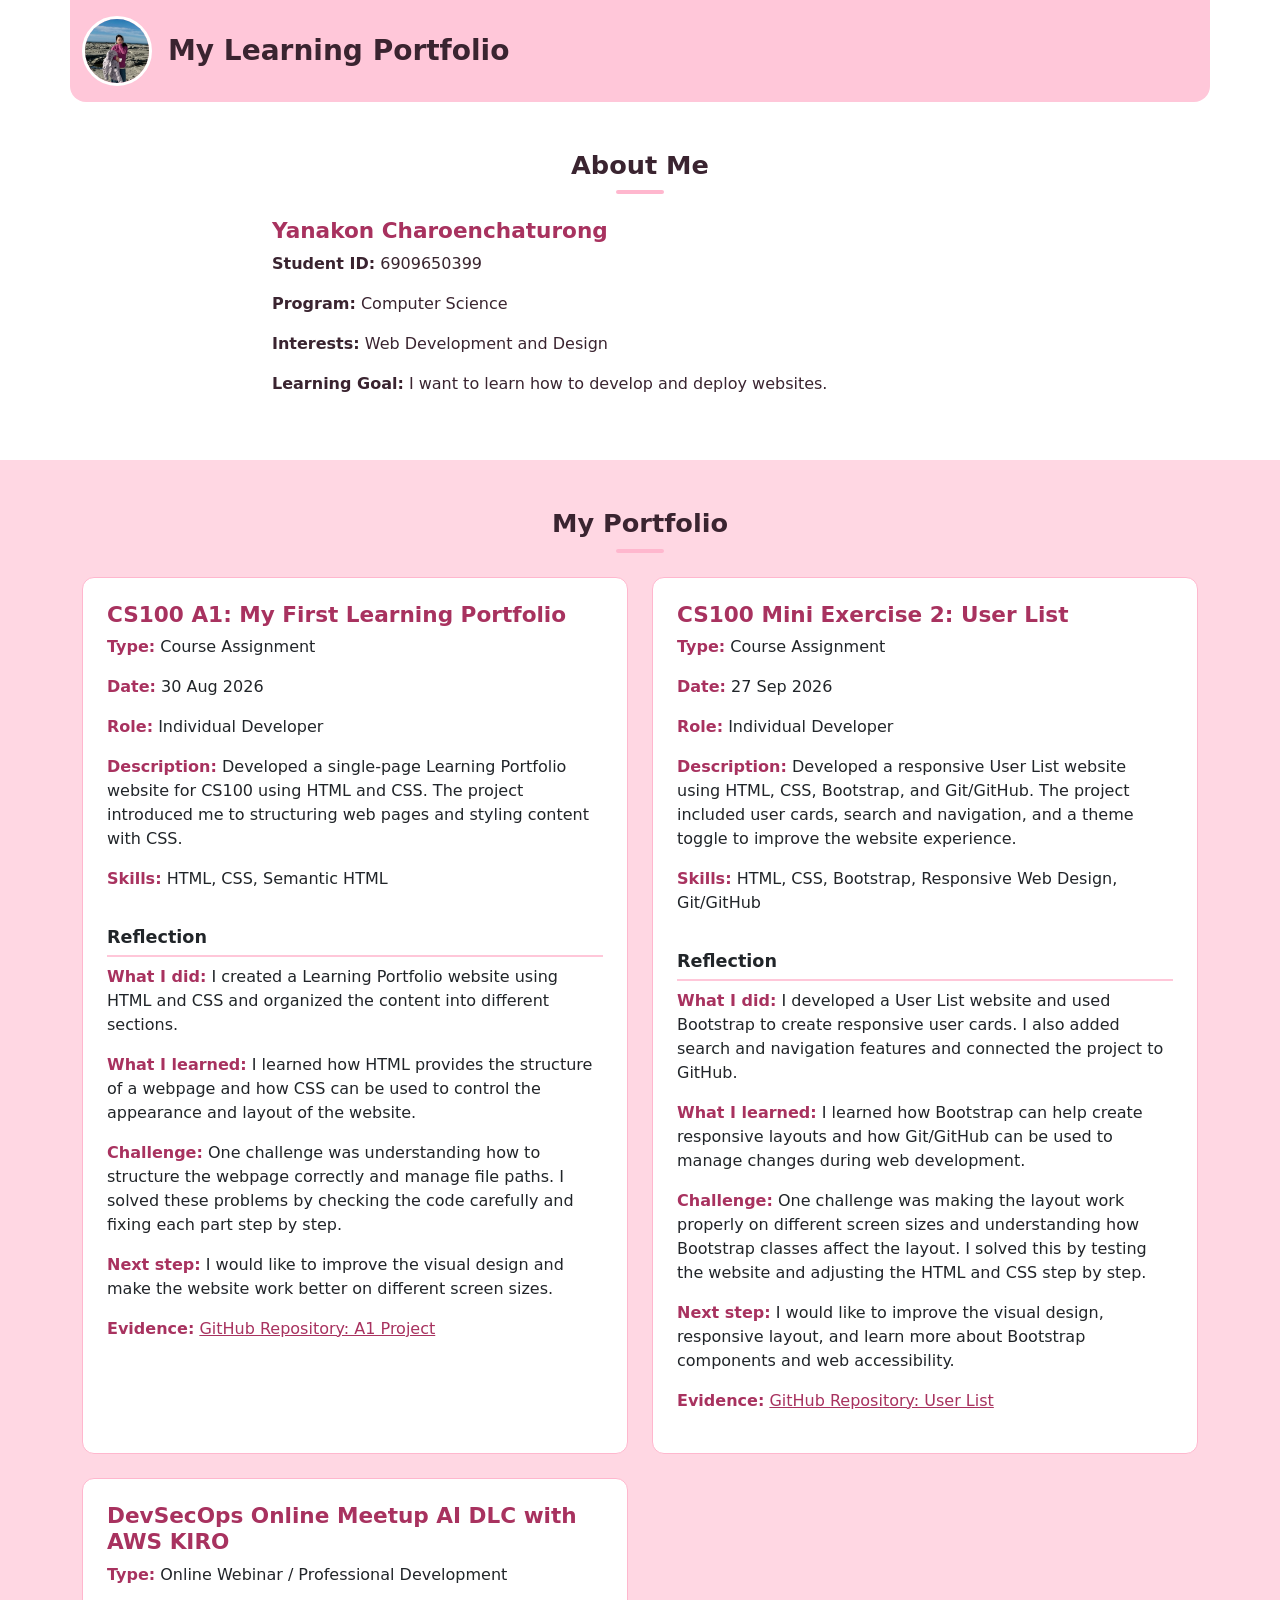
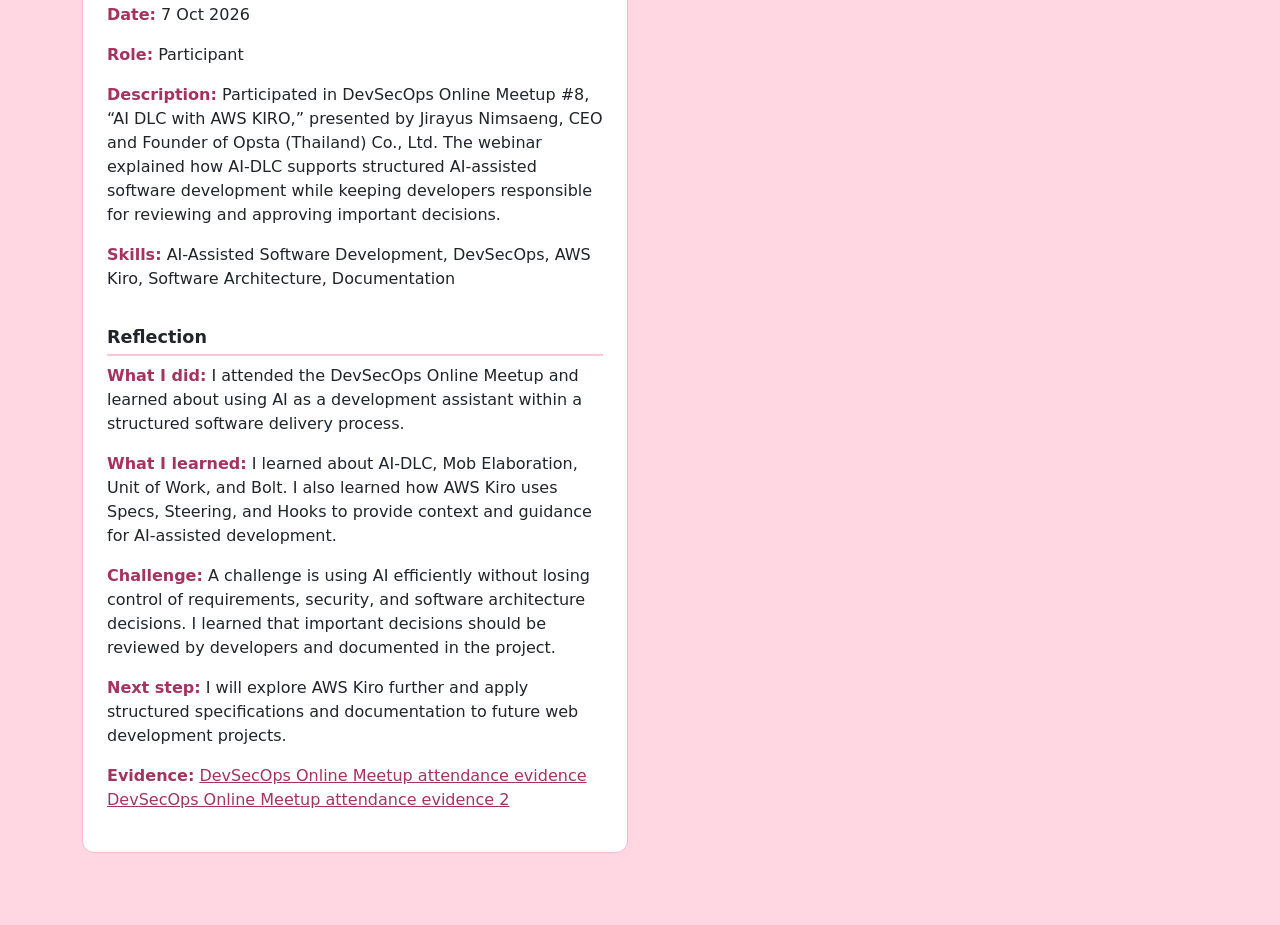
==== commit d7927cd9: "styles pinkkk (closes #11)" ====
--- a/index.html
+++ b/index.html
@@ -157,6 +157,8 @@
               <p><strong>Evidence:</strong>
                 <a href="media/devsecops-evidence.jpg" target="_blank">
                   DevSecOps Online Meetup attendance evidence
+                  <a href="media/anotherpic.png" target="_blank">
+                  DevSecOps Online Meetup attendance evidence 2
                 </a></p>
             </div>
           </div>
--- a/css/style.css
+++ b/css/style.css
@@ -3,4 +3,98 @@
   height: 40px;
   object-fit: cover;
   border-radius: 50%;
+}
+/* ===== Soft Pink — clean & minimal ===== */
+:root {
+  --pink-1: #FFB7CE;
+  --pink-2: #FFBFD3;
+  --pink-3: #FFC7D9;
+  --pink-4: #FFCFDE;
+  --pink-5: #FFD7E3;
+
+  --text:   #3a2430;   /* ตัวอักษรหลัก */
+  --accent: #a8325f;   /* สีลิงก์/หัวข้อ ให้อ่านง่ายบนพื้นชมพู */
+}
+
+body {
+  color: var(--text);
+  background: #fff;
+}
+
+/* ===== Header ===== */
+header.container {
+  background: var(--pink-3);
+  border-radius: 0 0 16px 16px;
+}
+header h1 {
+  font-size: 1.75rem;
+  font-weight: 600;
+  color: var(--text);
+}
+.profile-icon {
+  border: 3px solid #fff !important;
+}
+
+/* ===== Headings ===== */
+h2 {
+  font-size: 1.6rem;
+  font-weight: 600;
+  color: var(--text);
+}
+h2::after {
+  content: "";
+  display: block;
+  width: 48px;
+  height: 4px;
+  margin: .6rem auto 0;
+  background: var(--pink-1);
+  border-radius: 2px;
+}
+
+h3 {
+  font-size: 1.35rem;
+  font-weight: 600;
+  color: var(--accent);
+}
+
+h4 {
+  font-size: 1.1rem;
+  font-weight: 600;
+  margin-top: 1.25rem;
+  padding-bottom: .4rem;
+  border-bottom: 2px solid var(--pink-3);
+}
+
+/* ===== Sections ===== */
+#portfolio.bg-light {
+  background: var(--pink-5) !important;
+}
+
+/* ===== Cards ===== */
+.card {
+  background: #fff;
+  border: 1px solid var(--pink-1);
+  border-radius: 12px;
+  box-shadow: none !important;
+  transition: transform .2s ease, background-color .2s ease;
+}
+.card:hover {
+  transform: translateY(-3px);
+  background: #fffafc;
+}
+.card p strong {
+  color: var(--accent);
+}
+
+/* ===== Links ===== */
+a {
+  color: var(--accent);
+}
+a:hover {
+  color: var(--text);
+}
+
+::selection {
+  background: var(--pink-1);
+  color: var(--text);
 }
